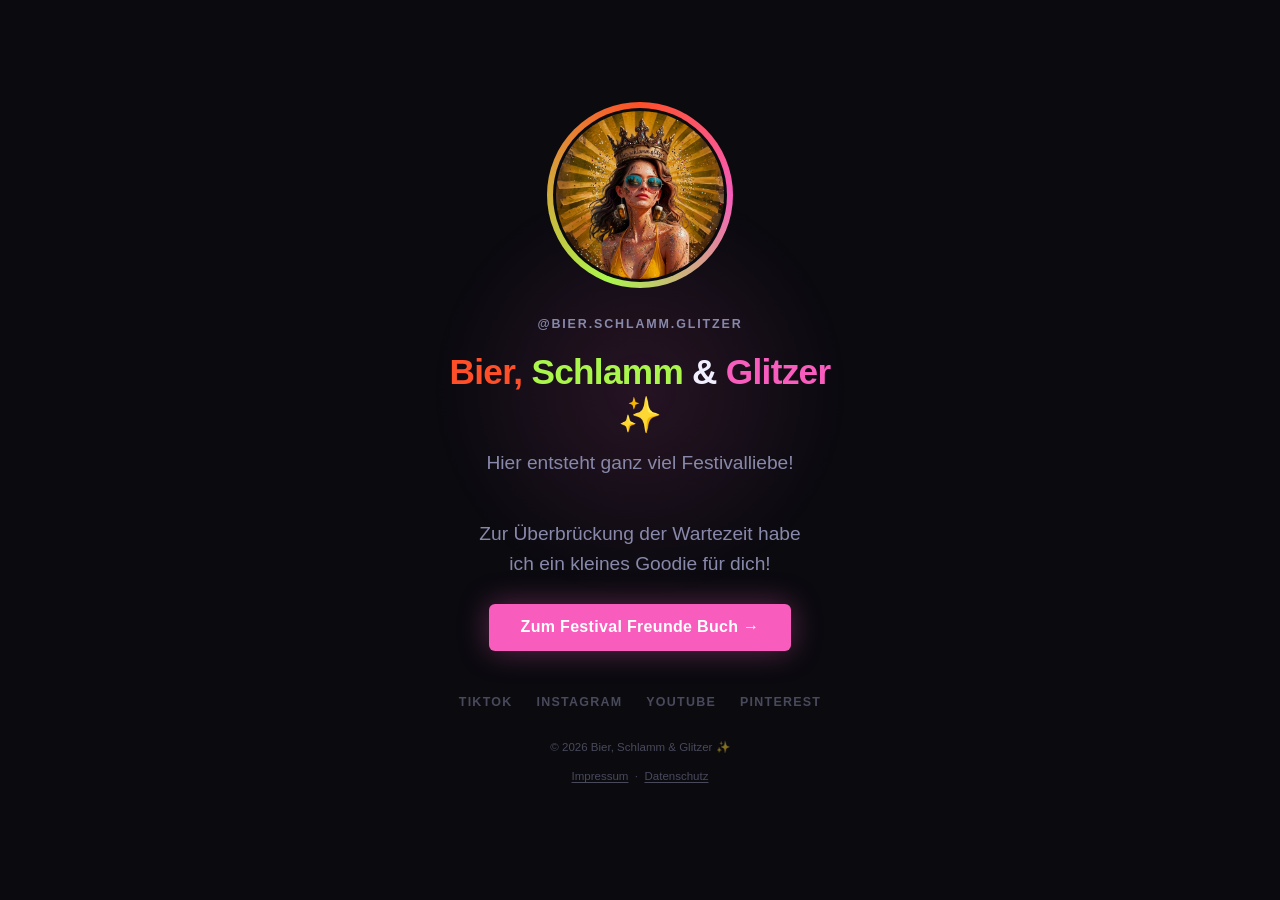
==== index.html @ 43c1e838 "Add files via upload Link angepasst Affiliate-Hinweis entfernt" ====
﻿<!DOCTYPE html>
<html lang="de">
<head>
<meta charset="UTF-8">
<meta name="viewport" content="width=device-width, initial-scale=1.0">
<title>Bier, Schlamm &amp; Glitzer ✨</title>
<meta name="description" content="Bier, Schlamm & Glitzer – Festivalliebe von Paula Ner. Festival Freunde Buch und mehr.">
<!-- Cookiebot CMP -->
<script id="Cookiebot" src="https://consent.cookiebot.com/uc.js" data-cbid="ee620da7-14a8-44b0-a4f7-074a5e720215" data-blockingmode="auto" type="text/javascript"></script>
<!-- Google Analytics 4 (consent-gesteuert via Cookiebot) -->
<script async src="https://www.googletagmanager.com/gtag/js?id=G-12998GXV89"></script>
<script>
  window.dataLayer = window.dataLayer || [];
  function gtag(){dataLayer.push(arguments);}
  gtag('js', new Date());
  gtag('config', 'G-12998GXV89', { 'anonymize_ip': true });
</script>
<style>
* { margin: 0; padding: 0; box-sizing: border-box; }
:root {
  --neon-pink: #f85cbc;
  --neon-green: #abf64c;
  --neon-orange: #ff4f28;
  --dark-bg: #0a0a0f;
  --dark-card: #13131a;
  --dark-border: #2a2a3a;
  --text-main: #f0eeff;
  --text-muted: #8888aa;
}
html { scroll-behavior: smooth; }
body {
  font-family: 'Trebuchet MS', 'Segoe UI', sans-serif;
  background-color: var(--dark-bg);
  color: var(--text-main);
  min-height: 100dvh;
  display: flex;
  flex-direction: column;
  align-items: center;
  justify-content: center;
  padding: 2.5rem 1.25rem;
  text-align: center;
  overflow-x: hidden;
}

/* subtle radial glow behind avatar */
body::before {
  content: '';
  position: fixed;
  top: 20%;
  left: 50%;
  transform: translateX(-50%);
  width: 420px;
  height: 420px;
  background: radial-gradient(circle, rgba(248,92,188,0.12) 0%, transparent 70%);
  pointer-events: none;
  z-index: 0;
}

.content {
  position: relative;
  z-index: 1;
  display: flex;
  flex-direction: column;
  align-items: center;
  gap: 0;
  max-width: 420px;
  width: 100%;
}

/* Avatar */
.avatar-wrap {
  position: relative;
  width: 180px;
  height: 180px;
  margin-bottom: 2rem;
}

.avatar-ring {
  position: absolute;
  inset: -3px;
  border-radius: 50%;
  background: conic-gradient(
    #ff4f28 0deg,
    #f85cbc 90deg,
    #abf64c 200deg,
    #ff4f28 360deg
  );
  animation: spin 6s linear infinite;
  z-index: 0;
}

@keyframes spin {
  to { transform: rotate(360deg); }
}

.avatar-inner {
  position: absolute;
  inset: 3px;
  border-radius: 50%;
  background: var(--dark-bg);
  z-index: 1;
}

.avatar-img {
  position: absolute;
  inset: 6px;
  border-radius: 50%;
  object-fit: cover;
  object-position: center top;
  z-index: 2;
  width: calc(100% - 12px);
  height: calc(100% - 12px);
}

/* Handle */
.handle {
  font-size: 0.78rem;
  font-weight: 700;
  letter-spacing: 0.15em;
  text-transform: uppercase;
  color: var(--text-muted);
  margin-bottom: 1.25rem;
}

/* Main headline */
.headline {
  font-size: clamp(1.6rem, 6vw, 2.2rem);
  font-weight: 900;
  line-height: 1.2;
  letter-spacing: -0.02em;
  margin-bottom: 0.75rem;
}

.headline .w1 { color: #ff4f28; }
.headline .w2 { color: #abf64c; }
.headline .w3 { color: #f85cbc; }

/* Subtext */
.sub {
  font-size: clamp(1rem, 3.5vw, 1.2rem);
  color: var(--text-muted);
  line-height: 1.6;
  margin-bottom: 2.5rem;
  max-width: 340px;
}

/* CTA */
.cta-btn {
  display: inline-block;
  background: var(--neon-pink);
  color: #fff;
  font-size: 1rem;
  font-weight: 800;
  text-decoration: none;
  padding: 0.9rem 2rem;
  border-radius: 6px;
  letter-spacing: 0.02em;
  transition: transform 0.2s, box-shadow 0.2s, background 0.2s, color 0.2s;
  box-shadow: 0 0 30px rgba(248,92,188,0.35);
  margin-bottom: 2.5rem;
}
.cta-btn:hover {
  background: #abf64c;
  color: #0a0a0f;
  transform: translateY(-2px) scale(1.02);
  box-shadow: 0 0 40px rgba(171,246,76,0.4);
}
.cta-btn:active { transform: scale(0.98); }

/* Social links */
.social-row {
  display: flex;
  justify-content: center;
  gap: 1.5rem;
  flex-wrap: wrap;
  margin-bottom: 3rem;
}
.social-link {
  color: var(--text-muted);
  text-decoration: none;
  font-size: 0.78rem;
  font-weight: 700;
  letter-spacing: 0.1em;
  text-transform: uppercase;
  transition: color 0.2s;
}
.social-link:hover { color: var(--neon-pink); }

/* Footer */
footer {
  font-size: 0.68rem;
  color: var(--text-muted);
  opacity: 0.5;
  line-height: 1.8;
}
footer a {
  color: var(--text-muted);
  text-decoration: underline;
  text-underline-offset: 2px;
}
footer a:hover { color: var(--text-main); opacity: 1; }
</style>
</head>
<body>

<div class="content">

  <!-- Avatar -->
  <div class="avatar-wrap" aria-hidden="true">
    <div class="avatar-ring"></div>
    <div class="avatar-inner"></div>
    <img src="[data-uri]"
         alt="Paula Ner – Bier, Schlamm & Glitzer"
         class="avatar-img"
         width="168" height="168"
         loading="eager">
  </div>

  <p class="handle">@bier.schlamm.glitzer</p>

  <h1 class="headline">
    <span class="w1">Bier,</span>
    <span class="w2">Schlamm</span>
    &amp;
    <span class="w3">Glitzer ✨</span>
  </h1>

  <p class="sub">Hier entsteht ganz viel Festivalliebe!</p>

  <p class="sub" style="margin-bottom:1.5rem;">Zur Überbrückung der Wartezeit habe ich ein kleines Goodie für dich!</p>
  <a href="/festival-freunde-buch" class="cta-btn">Zum Festival Freunde Buch →</a>

  <footer>
    <nav style="display:flex;justify-content:center;gap:1.5rem;flex-wrap:wrap;margin-bottom:1.5rem;" aria-label="Social Media">
      <a href="https://www.tiktok.com/@bier.schlamm.glitzer" target="_blank" rel="noopener noreferrer" style="color:var(--text-muted);text-decoration:none;font-size:0.78rem;font-weight:700;letter-spacing:0.1em;text-transform:uppercase;transition:color 0.2s;" onmouseover="this.style.color='var(--neon-pink)'" onmouseout="this.style.color='var(--text-muted)'">TikTok</a>
      <a href="https://www.instagram.com/bier.schlamm.glitzer/" target="_blank" rel="noopener noreferrer" style="color:var(--text-muted);text-decoration:none;font-size:0.78rem;font-weight:700;letter-spacing:0.1em;text-transform:uppercase;transition:color 0.2s;" onmouseover="this.style.color='var(--neon-pink)'" onmouseout="this.style.color='var(--text-muted)'">Instagram</a>
      <a href="https://www.youtube.com/@bier.schlamm.glitzer" target="_blank" rel="noopener noreferrer" style="color:var(--text-muted);text-decoration:none;font-size:0.78rem;font-weight:700;letter-spacing:0.1em;text-transform:uppercase;transition:color 0.2s;" onmouseover="this.style.color='var(--neon-pink)'" onmouseout="this.style.color='var(--text-muted)'">YouTube</a>
      <a href="https://de.pinterest.com/bierschlammglitzer/" target="_blank" rel="noopener noreferrer" style="color:var(--text-muted);text-decoration:none;font-size:0.78rem;font-weight:700;letter-spacing:0.1em;text-transform:uppercase;transition:color 0.2s;" onmouseover="this.style.color='var(--neon-pink)'" onmouseout="this.style.color='var(--text-muted)'">Pinterest</a>
    </nav>
    <p style="font-size:0.72rem;color:var(--text-muted);margin-bottom:0.5rem;">© 2026 Bier, Schlamm &amp; Glitzer ✨</p>
    <p style="font-size:0.72rem;color:var(--text-muted);margin-bottom:0.5rem;">
      <a href="/impressum" style="color:var(--text-muted);">Impressum</a> &nbsp;·&nbsp;
      <a href="/datenschutz" style="color:var(--text-muted);">Datenschutz</a>
    </p>
  </footer>

</div>


</body>
</html>
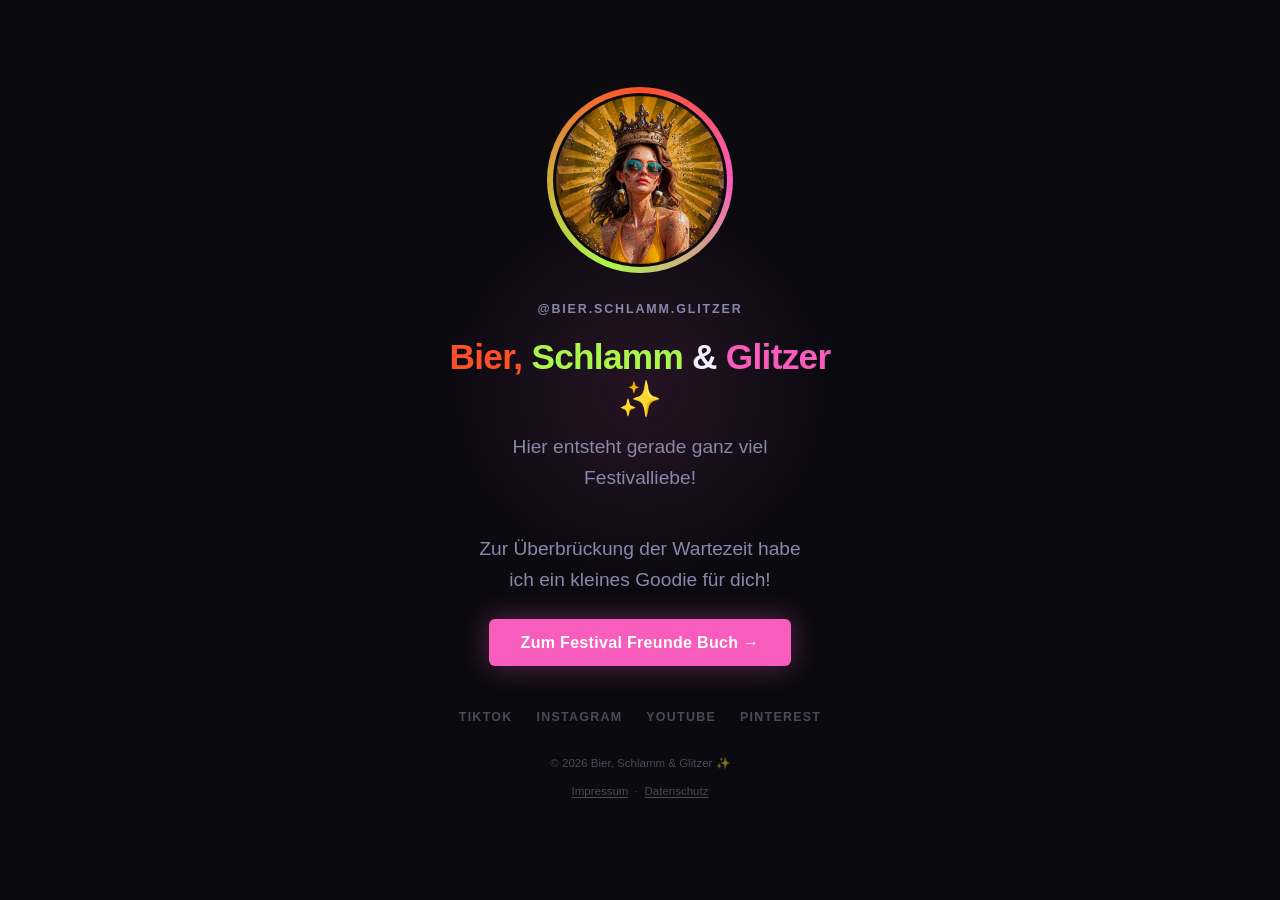
==== commit 8a07c16d: "Update index.html "gerade" in "Hier entsteht [...] Festivalliebe." ergänzt" ====
--- a/index.html
+++ b/index.html
@@ -1,251 +1,251 @@
-﻿<!DOCTYPE html>
-<html lang="de">
-<head>
-<meta charset="UTF-8">
-<meta name="viewport" content="width=device-width, initial-scale=1.0">
-<title>Bier, Schlamm &amp; Glitzer ✨</title>
-<meta name="description" content="Bier, Schlamm & Glitzer – Festivalliebe von Paula Ner. Festival Freunde Buch und mehr.">
-<!-- Cookiebot CMP -->
-<script id="Cookiebot" src="https://consent.cookiebot.com/uc.js" data-cbid="ee620da7-14a8-44b0-a4f7-074a5e720215" data-blockingmode="auto" type="text/javascript"></script>
-<!-- Google Analytics 4 (consent-gesteuert via Cookiebot) -->
-<script async src="https://www.googletagmanager.com/gtag/js?id=G-12998GXV89"></script>
-<script>
-  window.dataLayer = window.dataLayer || [];
-  function gtag(){dataLayer.push(arguments);}
-  gtag('js', new Date());
-  gtag('config', 'G-12998GXV89', { 'anonymize_ip': true });
-</script>
-<style>
-* { margin: 0; padding: 0; box-sizing: border-box; }
-:root {
-  --neon-pink: #f85cbc;
-  --neon-green: #abf64c;
-  --neon-orange: #ff4f28;
-  --dark-bg: #0a0a0f;
-  --dark-card: #13131a;
-  --dark-border: #2a2a3a;
-  --text-main: #f0eeff;
-  --text-muted: #8888aa;
-}
-html { scroll-behavior: smooth; }
-body {
-  font-family: 'Trebuchet MS', 'Segoe UI', sans-serif;
-  background-color: var(--dark-bg);
-  color: var(--text-main);
-  min-height: 100dvh;
-  display: flex;
-  flex-direction: column;
-  align-items: center;
-  justify-content: center;
-  padding: 2.5rem 1.25rem;
-  text-align: center;
-  overflow-x: hidden;
-}
-
-/* subtle radial glow behind avatar */
-body::before {
-  content: '';
-  position: fixed;
-  top: 20%;
-  left: 50%;
-  transform: translateX(-50%);
-  width: 420px;
-  height: 420px;
-  background: radial-gradient(circle, rgba(248,92,188,0.12) 0%, transparent 70%);
-  pointer-events: none;
-  z-index: 0;
-}
-
-.content {
-  position: relative;
-  z-index: 1;
-  display: flex;
-  flex-direction: column;
-  align-items: center;
-  gap: 0;
-  max-width: 420px;
-  width: 100%;
-}
-
-/* Avatar */
-.avatar-wrap {
-  position: relative;
-  width: 180px;
-  height: 180px;
-  margin-bottom: 2rem;
-}
-
-.avatar-ring {
-  position: absolute;
-  inset: -3px;
-  border-radius: 50%;
-  background: conic-gradient(
-    #ff4f28 0deg,
-    #f85cbc 90deg,
-    #abf64c 200deg,
-    #ff4f28 360deg
-  );
-  animation: spin 6s linear infinite;
-  z-index: 0;
-}
-
-@keyframes spin {
-  to { transform: rotate(360deg); }
-}
-
-.avatar-inner {
-  position: absolute;
-  inset: 3px;
-  border-radius: 50%;
-  background: var(--dark-bg);
-  z-index: 1;
-}
-
-.avatar-img {
-  position: absolute;
-  inset: 6px;
-  border-radius: 50%;
-  object-fit: cover;
-  object-position: center top;
-  z-index: 2;
-  width: calc(100% - 12px);
-  height: calc(100% - 12px);
-}
-
-/* Handle */
-.handle {
-  font-size: 0.78rem;
-  font-weight: 700;
-  letter-spacing: 0.15em;
-  text-transform: uppercase;
-  color: var(--text-muted);
-  margin-bottom: 1.25rem;
-}
-
-/* Main headline */
-.headline {
-  font-size: clamp(1.6rem, 6vw, 2.2rem);
-  font-weight: 900;
-  line-height: 1.2;
-  letter-spacing: -0.02em;
-  margin-bottom: 0.75rem;
-}
-
-.headline .w1 { color: #ff4f28; }
-.headline .w2 { color: #abf64c; }
-.headline .w3 { color: #f85cbc; }
-
-/* Subtext */
-.sub {
-  font-size: clamp(1rem, 3.5vw, 1.2rem);
-  color: var(--text-muted);
-  line-height: 1.6;
-  margin-bottom: 2.5rem;
-  max-width: 340px;
-}
-
-/* CTA */
-.cta-btn {
-  display: inline-block;
-  background: var(--neon-pink);
-  color: #fff;
-  font-size: 1rem;
-  font-weight: 800;
-  text-decoration: none;
-  padding: 0.9rem 2rem;
-  border-radius: 6px;
-  letter-spacing: 0.02em;
-  transition: transform 0.2s, box-shadow 0.2s, background 0.2s, color 0.2s;
-  box-shadow: 0 0 30px rgba(248,92,188,0.35);
-  margin-bottom: 2.5rem;
-}
-.cta-btn:hover {
-  background: #abf64c;
-  color: #0a0a0f;
-  transform: translateY(-2px) scale(1.02);
-  box-shadow: 0 0 40px rgba(171,246,76,0.4);
-}
-.cta-btn:active { transform: scale(0.98); }
-
-/* Social links */
-.social-row {
-  display: flex;
-  justify-content: center;
-  gap: 1.5rem;
-  flex-wrap: wrap;
-  margin-bottom: 3rem;
-}
-.social-link {
-  color: var(--text-muted);
-  text-decoration: none;
-  font-size: 0.78rem;
-  font-weight: 700;
-  letter-spacing: 0.1em;
-  text-transform: uppercase;
-  transition: color 0.2s;
-}
-.social-link:hover { color: var(--neon-pink); }
-
-/* Footer */
-footer {
-  font-size: 0.68rem;
-  color: var(--text-muted);
-  opacity: 0.5;
-  line-height: 1.8;
-}
-footer a {
-  color: var(--text-muted);
-  text-decoration: underline;
-  text-underline-offset: 2px;
-}
-footer a:hover { color: var(--text-main); opacity: 1; }
-</style>
-</head>
-<body>
-
-<div class="content">
-
-  <!-- Avatar -->
-  <div class="avatar-wrap" aria-hidden="true">
-    <div class="avatar-ring"></div>
-    <div class="avatar-inner"></div>
-    <img src="[data-uri]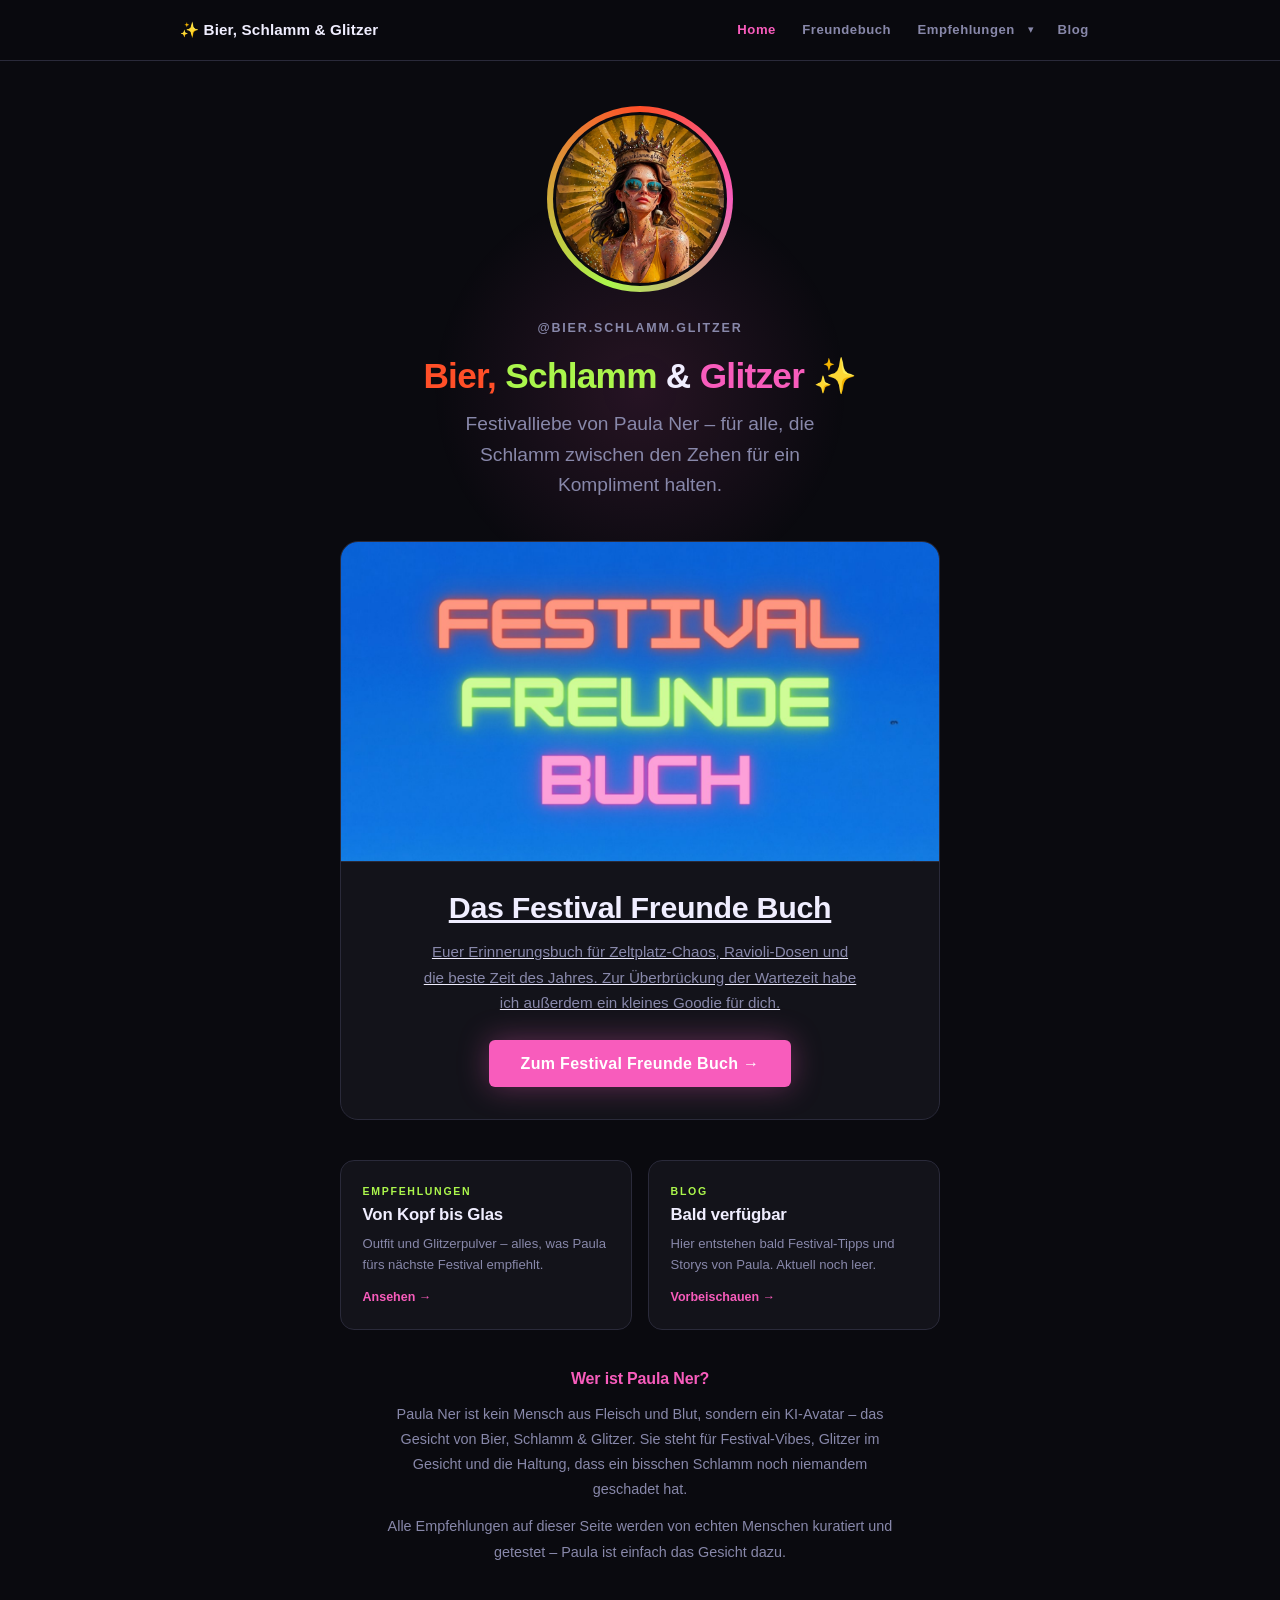
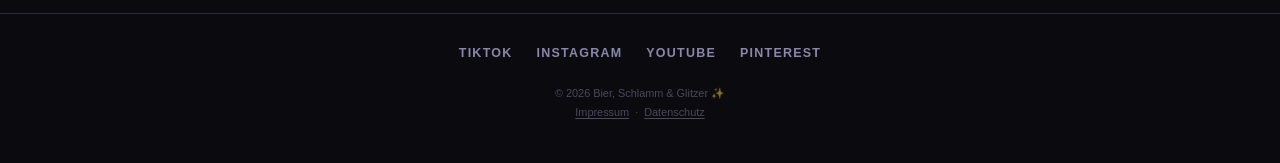
==== commit 22dc833a: "Homepage neu aufgebaut: Header, Freundebuch-CTA, Empfehlungen, Blog, Ueber-Paula index.html bekommt " ====
--- a/index.html
+++ b/index.html
@@ -1,251 +1,460 @@
-﻿<!DOCTYPE html>
-<html lang="de">
-<head>
-<meta charset="UTF-8">
-<meta name="viewport" content="width=device-width, initial-scale=1.0">
-<title>Bier, Schlamm &amp; Glitzer ✨</title>
-<meta name="description" content="Bier, Schlamm & Glitzer – Festivalliebe von Paula Ner. Festival Freunde Buch und mehr.">
-<!-- Cookiebot CMP -->
-<script id="Cookiebot" src="https://consent.cookiebot.com/uc.js" data-cbid="ee620da7-14a8-44b0-a4f7-074a5e720215" data-blockingmode="auto" type="text/javascript"></script>
-<!-- Google Analytics 4 (consent-gesteuert via Cookiebot) -->
-<script async src="https://www.googletagmanager.com/gtag/js?id=G-12998GXV89"></script>
-<script>
-  window.dataLayer = window.dataLayer || [];
-  function gtag(){dataLayer.push(arguments);}
-  gtag('js', new Date());
-  gtag('config', 'G-12998GXV89', { 'anonymize_ip': true });
-</script>
-<style>
-* { margin: 0; padding: 0; box-sizing: border-box; }
-:root {
-  --neon-pink: #f85cbc;
-  --neon-green: #abf64c;
-  --neon-orange: #ff4f28;
-  --dark-bg: #0a0a0f;
-  --dark-card: #13131a;
-  --dark-border: #2a2a3a;
-  --text-main: #f0eeff;
-  --text-muted: #8888aa;
-}
-html { scroll-behavior: smooth; }
-body {
-  font-family: 'Trebuchet MS', 'Segoe UI', sans-serif;
-  background-color: var(--dark-bg);
-  color: var(--text-main);
-  min-height: 100dvh;
-  display: flex;
-  flex-direction: column;
-  align-items: center;
-  justify-content: center;
-  padding: 2.5rem 1.25rem;
-  text-align: center;
-  overflow-x: hidden;
-}
-
-/* subtle radial glow behind avatar */
-body::before {
-  content: '';
-  position: fixed;
-  top: 20%;
-  left: 50%;
-  transform: translateX(-50%);
-  width: 420px;
-  height: 420px;
-  background: radial-gradient(circle, rgba(248,92,188,0.12) 0%, transparent 70%);
-  pointer-events: none;
-  z-index: 0;
-}
-
-.content {
-  position: relative;
-  z-index: 1;
-  display: flex;
-  flex-direction: column;
-  align-items: center;
-  gap: 0;
-  max-width: 420px;
-  width: 100%;
-}
-
-/* Avatar */
-.avatar-wrap {
-  position: relative;
-  width: 180px;
-  height: 180px;
-  margin-bottom: 2rem;
-}
-
-.avatar-ring {
-  position: absolute;
-  inset: -3px;
-  border-radius: 50%;
-  background: conic-gradient(
-    #ff4f28 0deg,
-    #f85cbc 90deg,
-    #abf64c 200deg,
-    #ff4f28 360deg
-  );
-  animation: spin 6s linear infinite;
-  z-index: 0;
-}
-
-@keyframes spin {
-  to { transform: rotate(360deg); }
-}
-
-.avatar-inner {
-  position: absolute;
-  inset: 3px;
-  border-radius: 50%;
-  background: var(--dark-bg);
-  z-index: 1;
-}
-
-.avatar-img {
-  position: absolute;
-  inset: 6px;
-  border-radius: 50%;
-  object-fit: cover;
-  object-position: center top;
-  z-index: 2;
-  width: calc(100% - 12px);
-  height: calc(100% - 12px);
-}
-
-/* Handle */
-.handle {
-  font-size: 0.78rem;
-  font-weight: 700;
-  letter-spacing: 0.15em;
-  text-transform: uppercase;
-  color: var(--text-muted);
-  margin-bottom: 1.25rem;
-}
-
-/* Main headline */
-.headline {
-  font-size: clamp(1.6rem, 6vw, 2.2rem);
-  font-weight: 900;
-  line-height: 1.2;
-  letter-spacing: -0.02em;
-  margin-bottom: 0.75rem;
-}
-
-.headline .w1 { color: #ff4f28; }
-.headline .w2 { color: #abf64c; }
-.headline .w3 { color: #f85cbc; }
-
-/* Subtext */
-.sub {
-  font-size: clamp(1rem, 3.5vw, 1.2rem);
-  color: var(--text-muted);
-  line-height: 1.6;
-  margin-bottom: 2.5rem;
-  max-width: 340px;
-}
-
-/* CTA */
-.cta-btn {
-  display: inline-block;
-  background: var(--neon-pink);
-  color: #fff;
-  font-size: 1rem;
-  font-weight: 800;
-  text-decoration: none;
-  padding: 0.9rem 2rem;
-  border-radius: 6px;
-  letter-spacing: 0.02em;
-  transition: transform 0.2s, box-shadow 0.2s, background 0.2s, color 0.2s;
-  box-shadow: 0 0 30px rgba(248,92,188,0.35);
-  margin-bottom: 2.5rem;
-}
-.cta-btn:hover {
-  background: #abf64c;
-  color: #0a0a0f;
-  transform: translateY(-2px) scale(1.02);
-  box-shadow: 0 0 40px rgba(171,246,76,0.4);
-}
-.cta-btn:active { transform: scale(0.98); }
-
-/* Social links */
-.social-row {
-  display: flex;
-  justify-content: center;
-  gap: 1.5rem;
-  flex-wrap: wrap;
-  margin-bottom: 3rem;
-}
-.social-link {
-  color: var(--text-muted);
-  text-decoration: none;
-  font-size: 0.78rem;
-  font-weight: 700;
-  letter-spacing: 0.1em;
-  text-transform: uppercase;
-  transition: color 0.2s;
-}
-.social-link:hover { color: var(--neon-pink); }
-
-/* Footer */
-footer {
-  font-size: 0.68rem;
-  color: var(--text-muted);
-  opacity: 0.5;
-  line-height: 1.8;
-}
-footer a {
-  color: var(--text-muted);
-  text-decoration: underline;
-  text-underline-offset: 2px;
-}
-footer a:hover { color: var(--text-main); opacity: 1; }
-</style>
-</head>
-<body>
-
-<div class="content">
-
-  <!-- Avatar -->
-  <div class="avatar-wrap" aria-hidden="true">
-    <div class="avatar-ring"></div>
-    <div class="avatar-inner"></div>
-    <img src="[data-uri]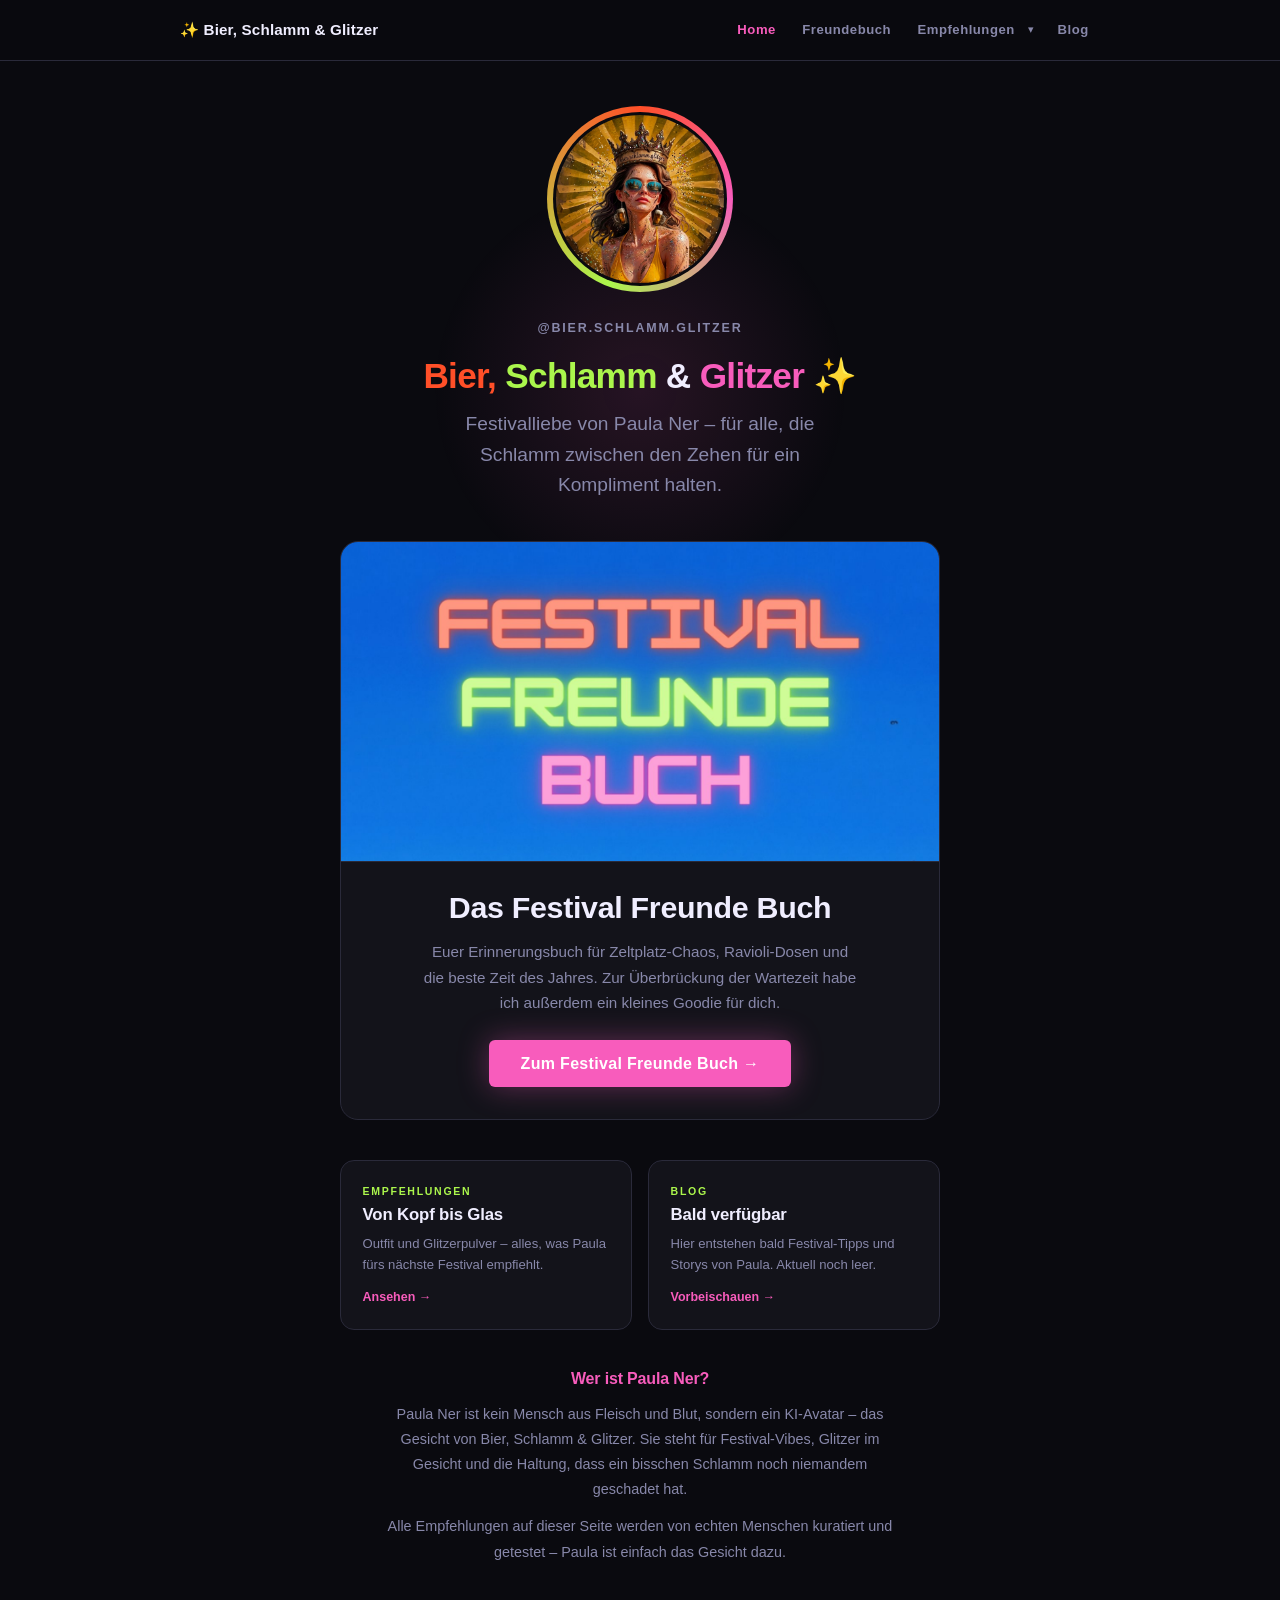
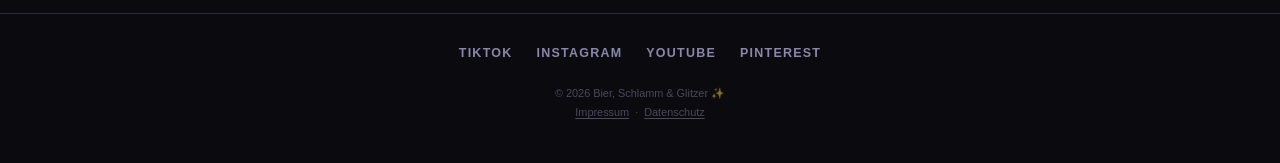
==== commit 0d0c4b06: "Nachbesserungen nach visueller Pruefung - index.html: Freundebuch-CTA-Kachel war komplett unterstric" ====
--- a/index.html
+++ b/index.html
@@ -152,11 +152,14 @@
 
 /* === MAIN CTA: FREUNDEBUCH === */
 .cta-main {
+  display: block;
   background: var(--dark-card);
   border: 1px solid var(--dark-border);
   border-radius: 18px;
   overflow: hidden;
   text-align: center;
+  text-decoration: none;
+  color: inherit;
   transition: transform 0.25s ease, box-shadow 0.25s ease;
 }
 
@@ -403,7 +406,7 @@
 
   <!-- 2: FREUNDEBUCH – HAUPT-CTA -->
   <section class="section">
-    <a href="/festival-freunde-buch/" class="cta-main" style="display:block;color:inherit;">
+    <a href="/festival-freunde-buch/" class="cta-main">
       <div class="cta-img">
         <img src="/festival-freunde-buch/paula-freundebuch-cover.jpg" alt="Cover des Festival Freunde Buchs" loading="eager">
       </div>
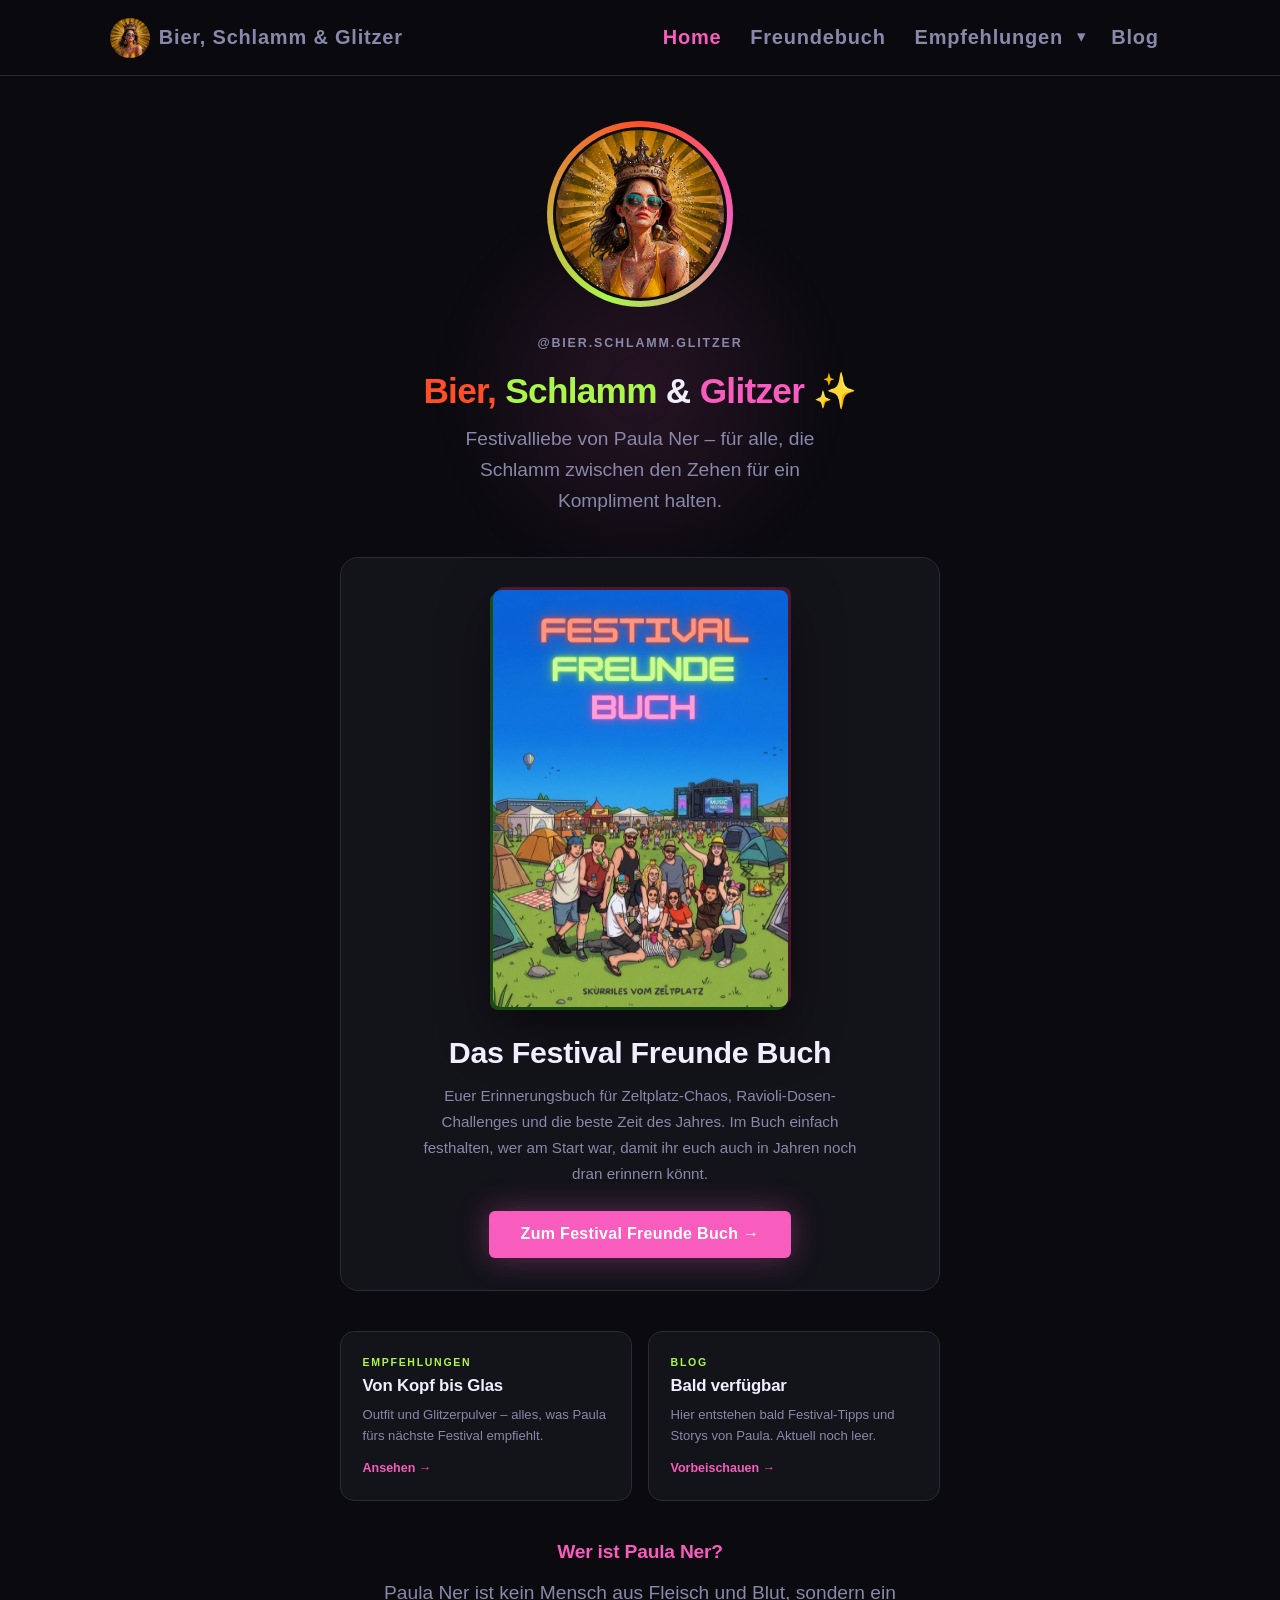
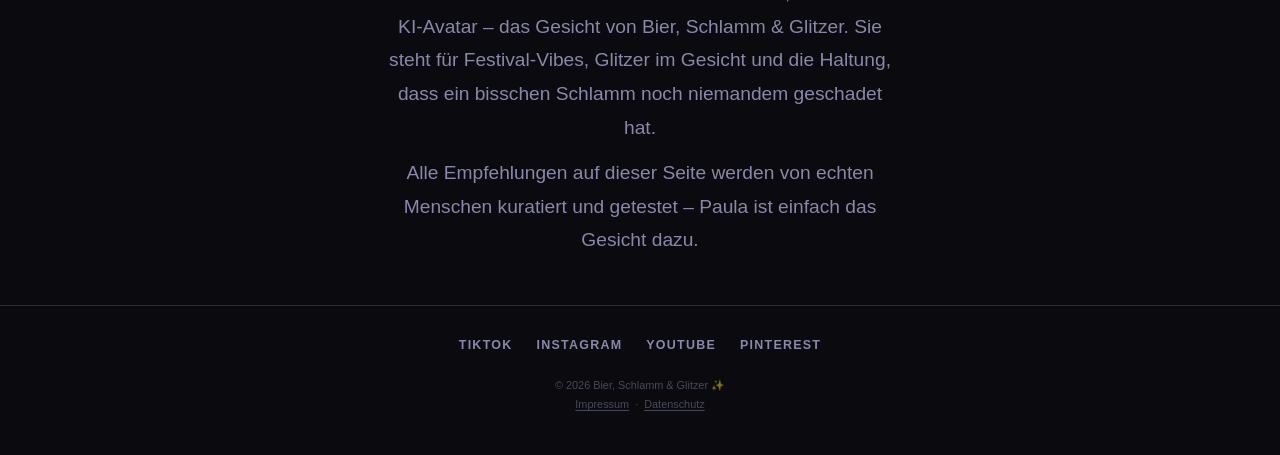
==== commit abee1dde: "Feedback-Runde nach Review: Header, Texte und Bild-Anpassungen - Nav-Dropdown-Hover-Bug behoben, Hea" ====
--- a/index.html
+++ b/index.html
@@ -169,18 +169,25 @@
 }
 
 .cta-main .cta-img {
+  /* Breite orientiert sich an der Button-Breite weiter unten in der Karte
+     (siehe .cta-btn, ca. 295px bei "Zum Festival Freunde Buch →"), statt
+     das Cover über die volle Kartenbreite zu croppen. */
   width: 100%;
-  max-height: 320px;
-  overflow: hidden;
-  border-bottom: 1px solid var(--dark-border);
+  max-width: 295px;
+  margin: 2rem auto 0;
+  padding: 0;
 }
 
 .cta-main .cta-img img {
   width: 100%;
-  height: 100%;
-  object-fit: cover;
-  object-position: top center;
+  height: auto;
+  object-fit: contain;
   display: block;
+  border-radius: 8px;
+  box-shadow:
+    -3px 3px 0 rgba(57,255,20,0.25),
+    3px -3px 0 rgba(255,45,120,0.25),
+    0 20px 50px rgba(0,0,0,0.5);
 }
 
 .cta-main .cta-body {
@@ -295,7 +302,7 @@
 }
 
 .about-title {
-  font-size: 1rem;
+  font-size: clamp(1rem, 3.5vw, 1.2rem);
   font-weight: 900;
   color: var(--neon-pink);
   margin-bottom: 0.85rem;
@@ -304,7 +311,7 @@
 
 .about p {
   color: var(--text-muted);
-  font-size: 0.9rem;
+  font-size: clamp(1rem, 3.5vw, 1.2rem);
   line-height: 1.75;
 }
 
@@ -356,7 +363,7 @@
 <!-- SITE HEADER / NAVIGATION -->
 <header class="bsg-header">
   <div class="bsg-header-inner">
-    <a href="/" class="bsg-logo">✨ Bier, Schlamm &amp; Glitzer</a>
+    <a href="/" class="bsg-logo"><img src="/paula-avatar-hero.jpg" alt="" class="bsg-logo-img" width="40" height="40" loading="eager"><span>Bier, Schlamm &amp; Glitzer</span></a>
     <button type="button" class="bsg-nav-toggle" id="bsgNavToggle" aria-expanded="false" aria-controls="bsgNav" aria-label="Menü öffnen">
       <span></span><span></span><span></span>
     </button>
@@ -412,7 +419,7 @@
       </div>
       <div class="cta-body">
         <h2 class="cta-title">Das Festival Freunde Buch</h2>
-        <p class="cta-desc">Euer Erinnerungsbuch für Zeltplatz-Chaos, Ravioli-Dosen und die beste Zeit des Jahres. Zur Überbrückung der Wartezeit habe ich außerdem ein kleines Goodie für dich.</p>
+        <p class="cta-desc">Euer Erinnerungsbuch für Zeltplatz-Chaos, Ravioli-Dosen-Challenges und die beste Zeit des Jahres. Im Buch einfach festhalten, wer am Start war, damit ihr euch auch in Jahren noch dran erinnern könnt.</p>
         <span class="cta-btn">Zum Festival Freunde Buch →</span>
       </div>
     </a>
--- a/assets/nav.css
+++ b/assets/nav.css
@@ -15,26 +15,40 @@
 
 .bsg-header-inner {
   position: relative;
-  max-width: 960px;
+  max-width: 1100px;
   margin: 0 auto;
-  padding: 0.9rem 1.25rem;
+  padding: 1.1rem 1.25rem;
   display: flex;
   align-items: center;
   justify-content: space-between;
-  gap: 1rem;
+  gap: 2rem;
   font-family: 'Trebuchet MS', 'Segoe UI', sans-serif;
 }
 
 .bsg-logo {
-  font-weight: 900;
-  font-size: 0.95rem;
-  letter-spacing: 0.01em;
-  color: #f0eeff;
+  display: inline-flex;
+  align-items: center;
+  gap: 0.55rem;
+  /* Gleiche Schriftgröße/-farbe wie die Nav-Links (Home, Freundebuch, ...),
+     damit Logo-Text und Nav optisch auf einer Linie liegen statt "verrutscht"
+     zu wirken. */
+  font-size: 1.25rem;
+  font-weight: 700;
+  letter-spacing: 0.04em;
+  color: #8888aa;
   text-decoration: none;
   white-space: nowrap;
   transition: color 0.2s ease;
 }
-.bsg-logo:hover { color: #f85cbc; }
+.bsg-logo:hover { color: #f0eeff; }
+
+.bsg-logo-img {
+  width: 40px;
+  height: 40px;
+  border-radius: 50%;
+  object-fit: cover;
+  flex-shrink: 0;
+}
 
 /* Hamburger-Button (nur mobil sichtbar) */
 .bsg-nav-toggle {
@@ -67,14 +81,14 @@
 .bsg-nav {
   display: flex;
   align-items: center;
-  gap: 0.25rem;
+  gap: 0.4rem;
 }
 
 .bsg-nav-link {
   display: inline-block;
   color: #8888aa;
   text-decoration: none;
-  font-size: 0.82rem;
+  font-size: 1.25rem;
   font-weight: 700;
   letter-spacing: 0.04em;
   padding: 0.5rem 0.7rem;
@@ -107,7 +121,7 @@
   background: transparent;
   border: none;
   color: #8888aa;
-  font-size: 0.7rem;
+  font-size: 1.05rem;
   line-height: 1;
   cursor: pointer;
   padding: 0.5rem 0.5rem;
@@ -131,7 +145,7 @@
   display: block;
   color: #8888aa;
   text-decoration: none;
-  font-size: 0.82rem;
+  font-size: 1.1rem;
   font-weight: 700;
   padding: 0.55rem 0.7rem;
   border-radius: 6px;
@@ -146,16 +160,24 @@
 .bsg-nav-sublink[aria-current="page"] { color: #f85cbc; }
 
 /* === Desktop: Dropdown per Hover/Focus als Flyout === */
-@media (min-width: 701px) {
+/* Breakpoint bei 921px: Logo (mit Portrait) + Nav brauchen zusammen mit dem
+   größeren Abstand dazwischen ca. 870px, plus Puffer. Ab hier passt alles
+   in eine Zeile, ohne dass rechts etwas abgeschnitten wird. */
+@media (min-width: 921px) {
   .bsg-nav-dropdown-menu {
     position: absolute;
-    top: calc(100% + 0.5rem);
+    /* top sitzt bündig am Trigger (kein Gap) - eine Lücke hier würde beim
+       Runterfahren mit der Maus den :hover-Zustand unterbrechen und das Menü
+       schließen, bevor man den nächsten Punkt anklicken kann. Der optische
+       Abstand kommt stattdessen über padding-top, das bleibt Teil der
+       hoverbaren Fläche. */
+    top: 100%;
     left: 0;
-    min-width: 180px;
+    min-width: 220px;
     background: #13131a;
     border: 1px solid #2a2a3a;
     border-radius: 10px;
-    padding: 0.4rem;
+    padding: 0.6rem 0.4rem;
     box-shadow: 0 20px 40px rgba(0, 0, 0, 0.5);
     z-index: 10;
   }
@@ -169,8 +191,8 @@
   }
 }
 
-/* === Mobil: Hamburger + gestapeltes Menü === */
-@media (max-width: 700px) {
+/* === Mobil/Tablet: Hamburger + gestapeltes Menü === */
+@media (max-width: 920px) {
   .bsg-nav-toggle { display: flex; }
 
   .bsg-nav {
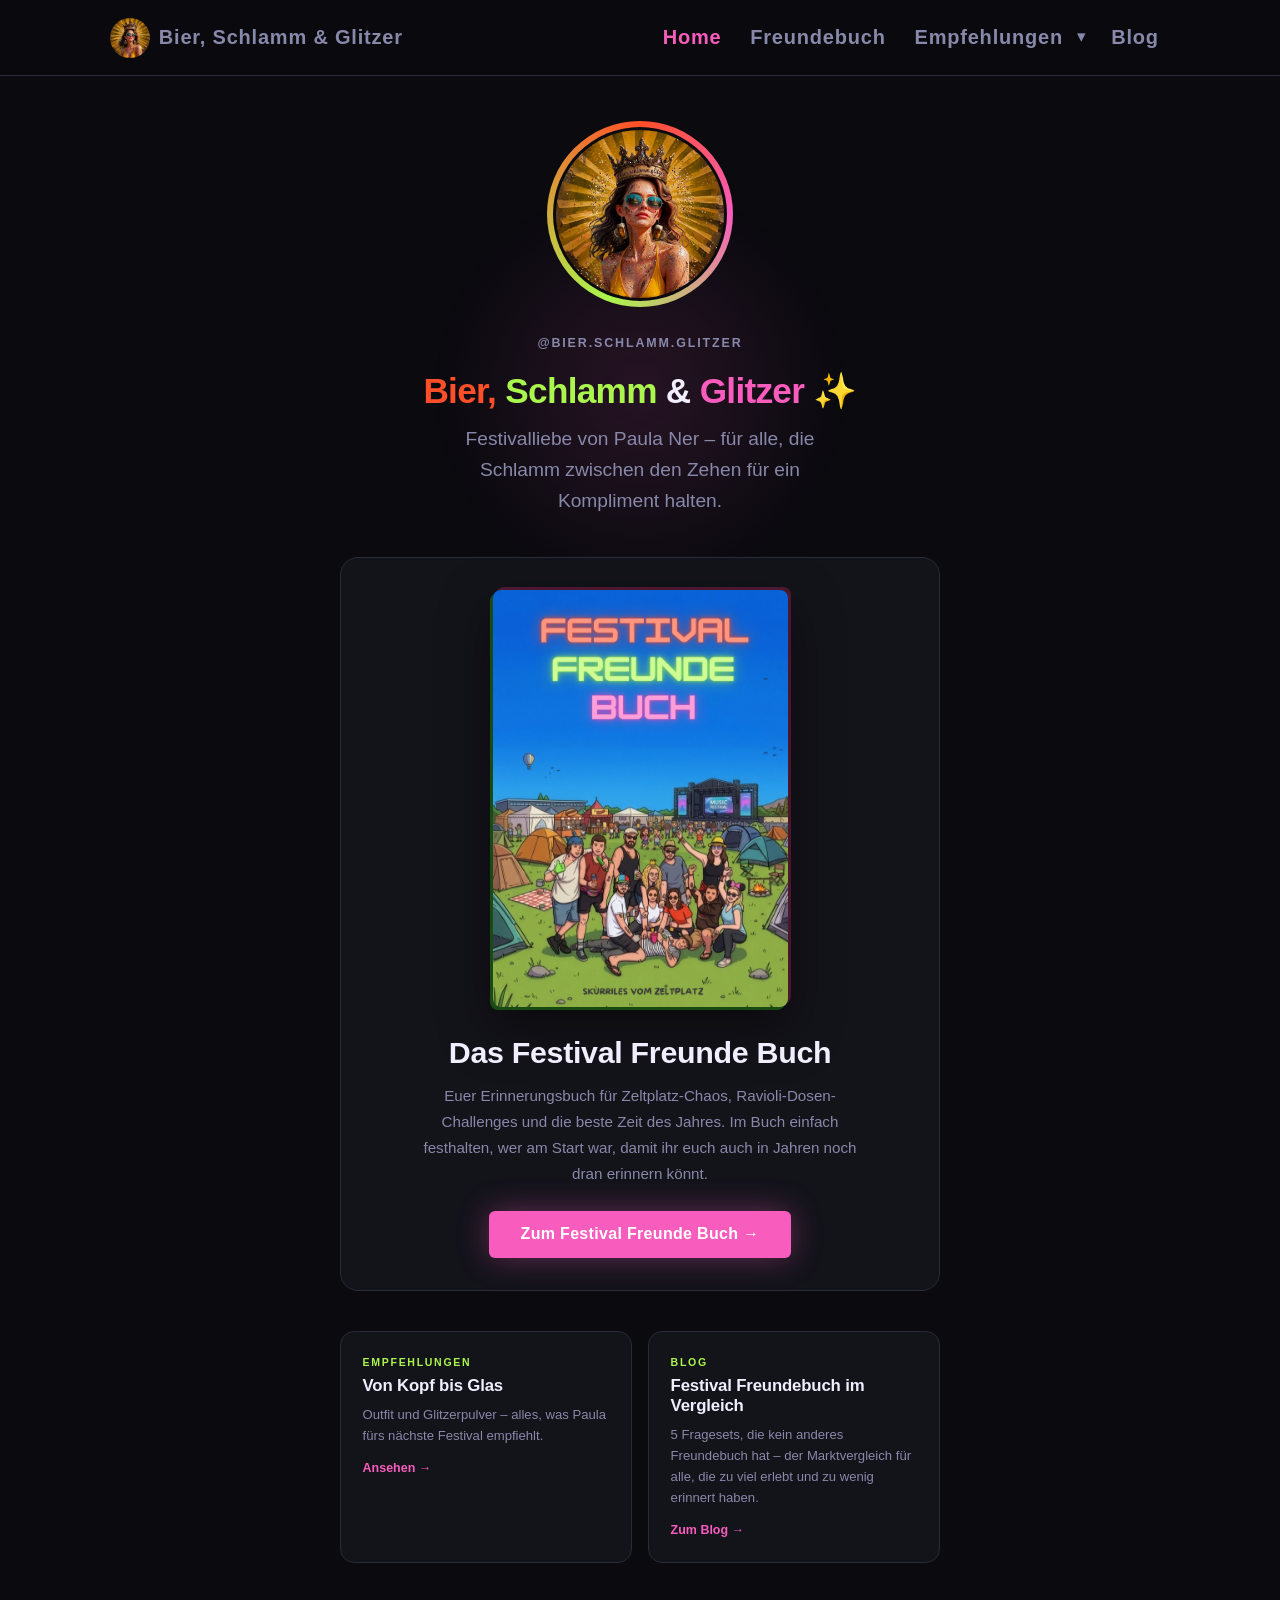
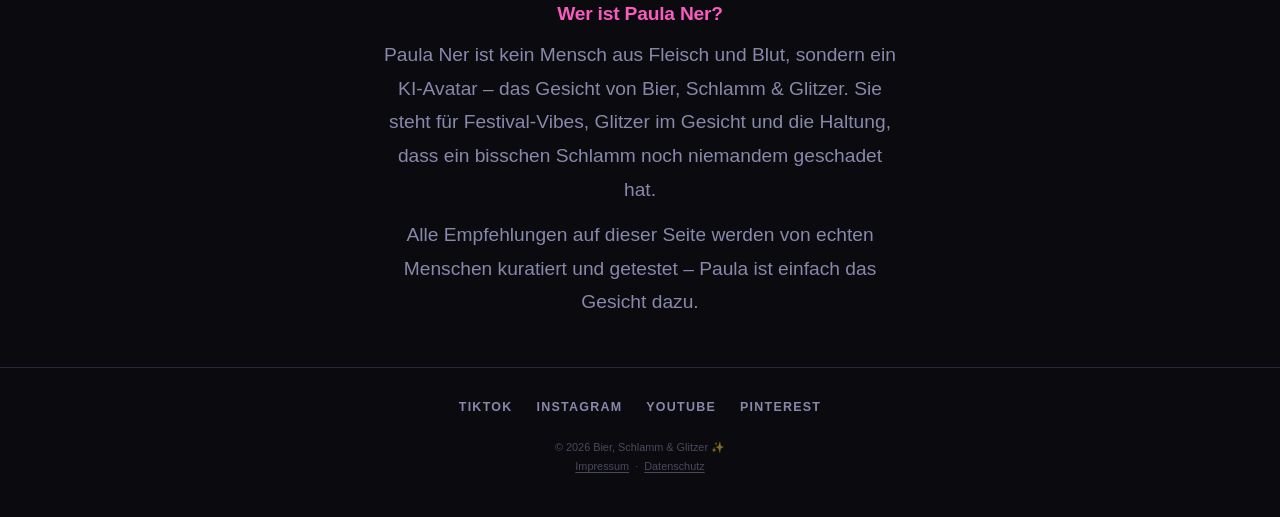
==== commit a528990f: "Neuer Blogartikel: Festival Freundebuch im Vergleich Erster Blog-Artikel (Pillar/Vergleich) mit 5-Fr" ====
--- a/index.html
+++ b/index.html
@@ -435,9 +435,9 @@
     </a>
     <a href="/blog/" class="teaser-card">
       <p class="teaser-eyebrow">Blog</p>
-      <h2 class="teaser-title">Bald verfügbar</h2>
-      <p class="teaser-desc">Hier entstehen bald Festival-Tipps und Storys von Paula. Aktuell noch leer.</p>
-      <span class="teaser-link">Vorbeischauen →</span>
+      <h2 class="teaser-title">Festival Freundebuch im Vergleich</h2>
+      <p class="teaser-desc">5 Fragesets, die kein anderes Freundebuch hat – der Marktvergleich für alle, die zu viel erlebt und zu wenig erinnert haben.</p>
+      <span class="teaser-link">Zum Blog →</span>
     </a>
   </div>
 
--- a/assets/nav.css
+++ b/assets/nav.css
@@ -195,6 +195,21 @@
 @media (max-width: 920px) {
   .bsg-nav-toggle { display: flex; }
 
+  /* Weniger Pflicht-Abstand zwischen Logo und Hamburger, damit auf schmalen
+     Screens nichts über den Viewport hinausgeschoben wird. */
+  .bsg-header-inner { gap: 0.6rem; padding: 0.9rem 1rem; }
+
+  /* Logo muss als Flex-Item unter seine Inhaltsbreite schrumpfen dürfen
+     (Default ist min-width: auto), sonst drückt der lange Schriftzug den
+     Hamburger-Button aus dem sichtbaren Bereich. */
+  .bsg-logo { min-width: 0; gap: 0.4rem; font-size: clamp(0.85rem, 4.2vw, 1.1rem); }
+  .bsg-logo-img { width: 32px; height: 32px; }
+  .bsg-logo span {
+    min-width: 0;
+    overflow: hidden;
+    text-overflow: ellipsis;
+  }
+
   .bsg-nav {
     display: none;
     position: absolute;
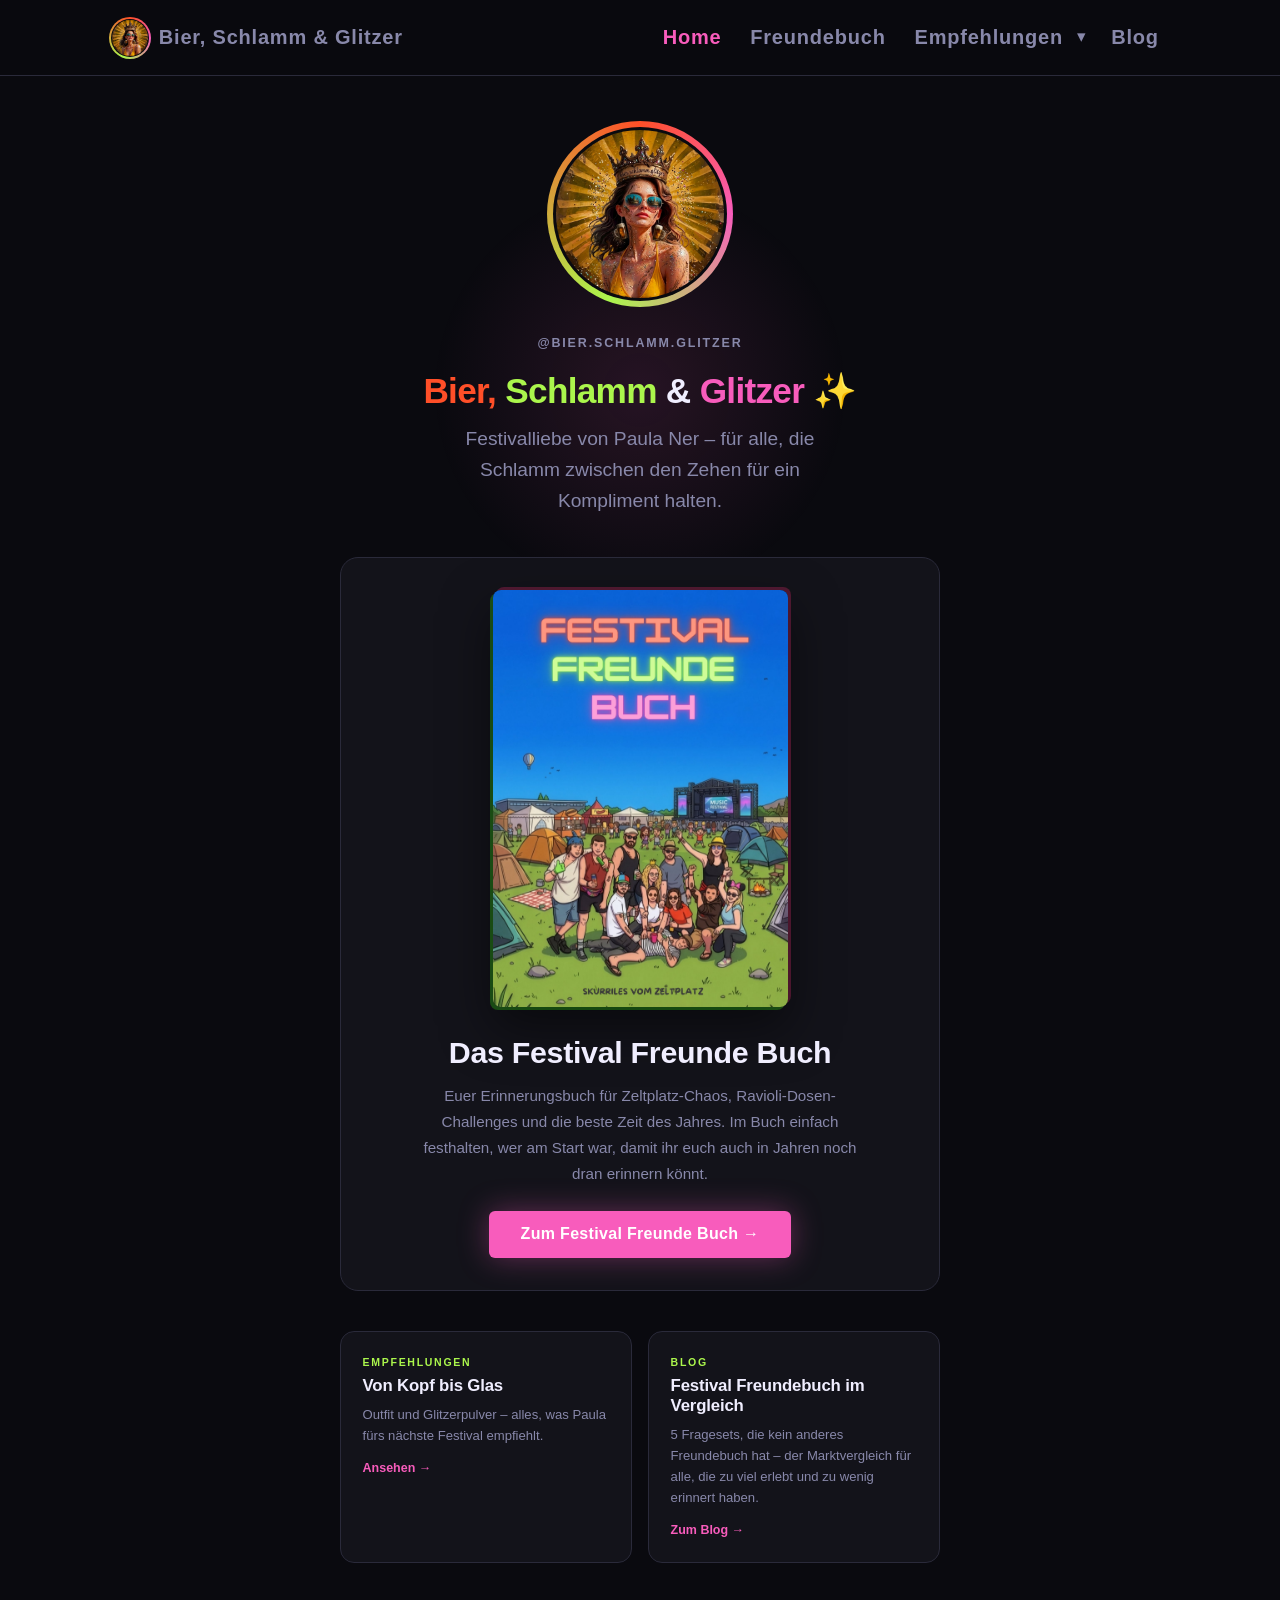
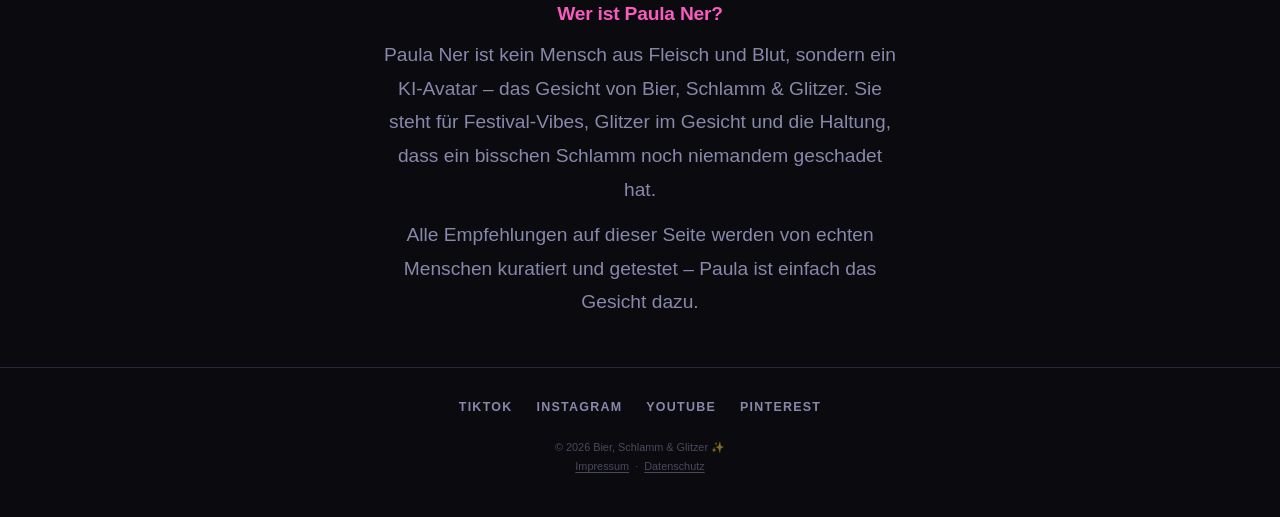
==== commit ea7baf4c: "Favicon hinzugefügt und Header-Logo mit buntem Ring versehen Bisher fehlte auf allen Seiten ein Favi" ====
--- a/index.html
+++ b/index.html
@@ -4,6 +4,11 @@
 <meta charset="UTF-8">
 <meta name="viewport" content="width=device-width, initial-scale=1.0">
 <title>Bier, Schlamm &amp; Glitzer ✨</title>
+<link rel="icon" href="/assets/favicon.ico" sizes="any">
+<link rel="icon" type="image/png" sizes="32x32" href="/assets/favicon-32x32.png">
+<link rel="icon" type="image/png" sizes="16x16" href="/assets/favicon-16x16.png">
+<link rel="apple-touch-icon" sizes="180x180" href="/assets/apple-touch-icon.png">
+<link rel="icon" type="image/png" sizes="192x192" href="/assets/favicon-192x192.png">
 <meta name="description" content="Bier, Schlamm & Glitzer – Festivalliebe von Paula Ner. Festival Freunde Buch, Outfit-Empfehlungen und mehr.">
 <meta property="og:title" content="Bier, Schlamm &amp; Glitzer">
 <meta property="og:description" content="Festivalliebe von Paula Ner – Festival Freunde Buch, Outfit-Empfehlungen und mehr.">
@@ -363,7 +368,7 @@
 <!-- SITE HEADER / NAVIGATION -->
 <header class="bsg-header">
   <div class="bsg-header-inner">
-    <a href="/" class="bsg-logo"><img src="/paula-avatar-hero.jpg" alt="" class="bsg-logo-img" width="40" height="40" loading="eager"><span>Bier, Schlamm &amp; Glitzer</span></a>
+    <a href="/" class="bsg-logo"><span class="bsg-logo-wrap"><span class="bsg-logo-ring"></span><span class="bsg-logo-inner"></span><img src="/paula-avatar-hero.jpg" alt="" class="bsg-logo-img" width="40" height="40" loading="eager"></span><span>Bier, Schlamm &amp; Glitzer</span></a>
     <button type="button" class="bsg-nav-toggle" id="bsgNavToggle" aria-expanded="false" aria-controls="bsgNav" aria-label="Menü öffnen">
       <span></span><span></span><span></span>
     </button>
--- a/assets/nav.css
+++ b/assets/nav.css
@@ -42,12 +42,46 @@
 }
 .bsg-logo:hover { color: #f0eeff; }
 
-.bsg-logo-img {
+.bsg-logo-wrap {
+  position: relative;
   width: 40px;
   height: 40px;
+  flex-shrink: 0;
+}
+
+.bsg-logo-ring {
+  /* Statisch (keine Rotation): bei 40px sorgt eine animierte Drehung eines so
+     schmalen Rings für sichtbare Rundungs-/Antialiasing-Fehler pro Frame
+     ("Eiern", ungleiche Randstärke). Auf der Startseite (180px Hero-Avatar)
+     ist der Ring groß genug, dass das nicht auffällt – hier bewusst weggelassen. */
+  position: absolute;
+  inset: -1px;
+  border-radius: 50%;
+  background: conic-gradient(
+    #ff4f28 0deg,
+    #f85cbc 90deg,
+    #abf64c 200deg,
+    #ff4f28 360deg
+  );
+  z-index: 0;
+}
+
+.bsg-logo-inner {
+  position: absolute;
+  inset: 1px;
+  border-radius: 50%;
+  background: #0a0a0f;
+  z-index: 1;
+}
+
+.bsg-logo-img {
+  position: absolute;
+  inset: 2px;
+  width: calc(100% - 4px);
+  height: calc(100% - 4px);
   border-radius: 50%;
   object-fit: cover;
-  flex-shrink: 0;
+  z-index: 2;
 }
 
 /* Hamburger-Button (nur mobil sichtbar) */
@@ -203,7 +237,7 @@
      (Default ist min-width: auto), sonst drückt der lange Schriftzug den
      Hamburger-Button aus dem sichtbaren Bereich. */
   .bsg-logo { min-width: 0; gap: 0.4rem; font-size: clamp(0.85rem, 4.2vw, 1.1rem); }
-  .bsg-logo-img { width: 32px; height: 32px; }
+  .bsg-logo-wrap { width: 32px; height: 32px; }
   .bsg-logo span {
     min-width: 0;
     overflow: hidden;
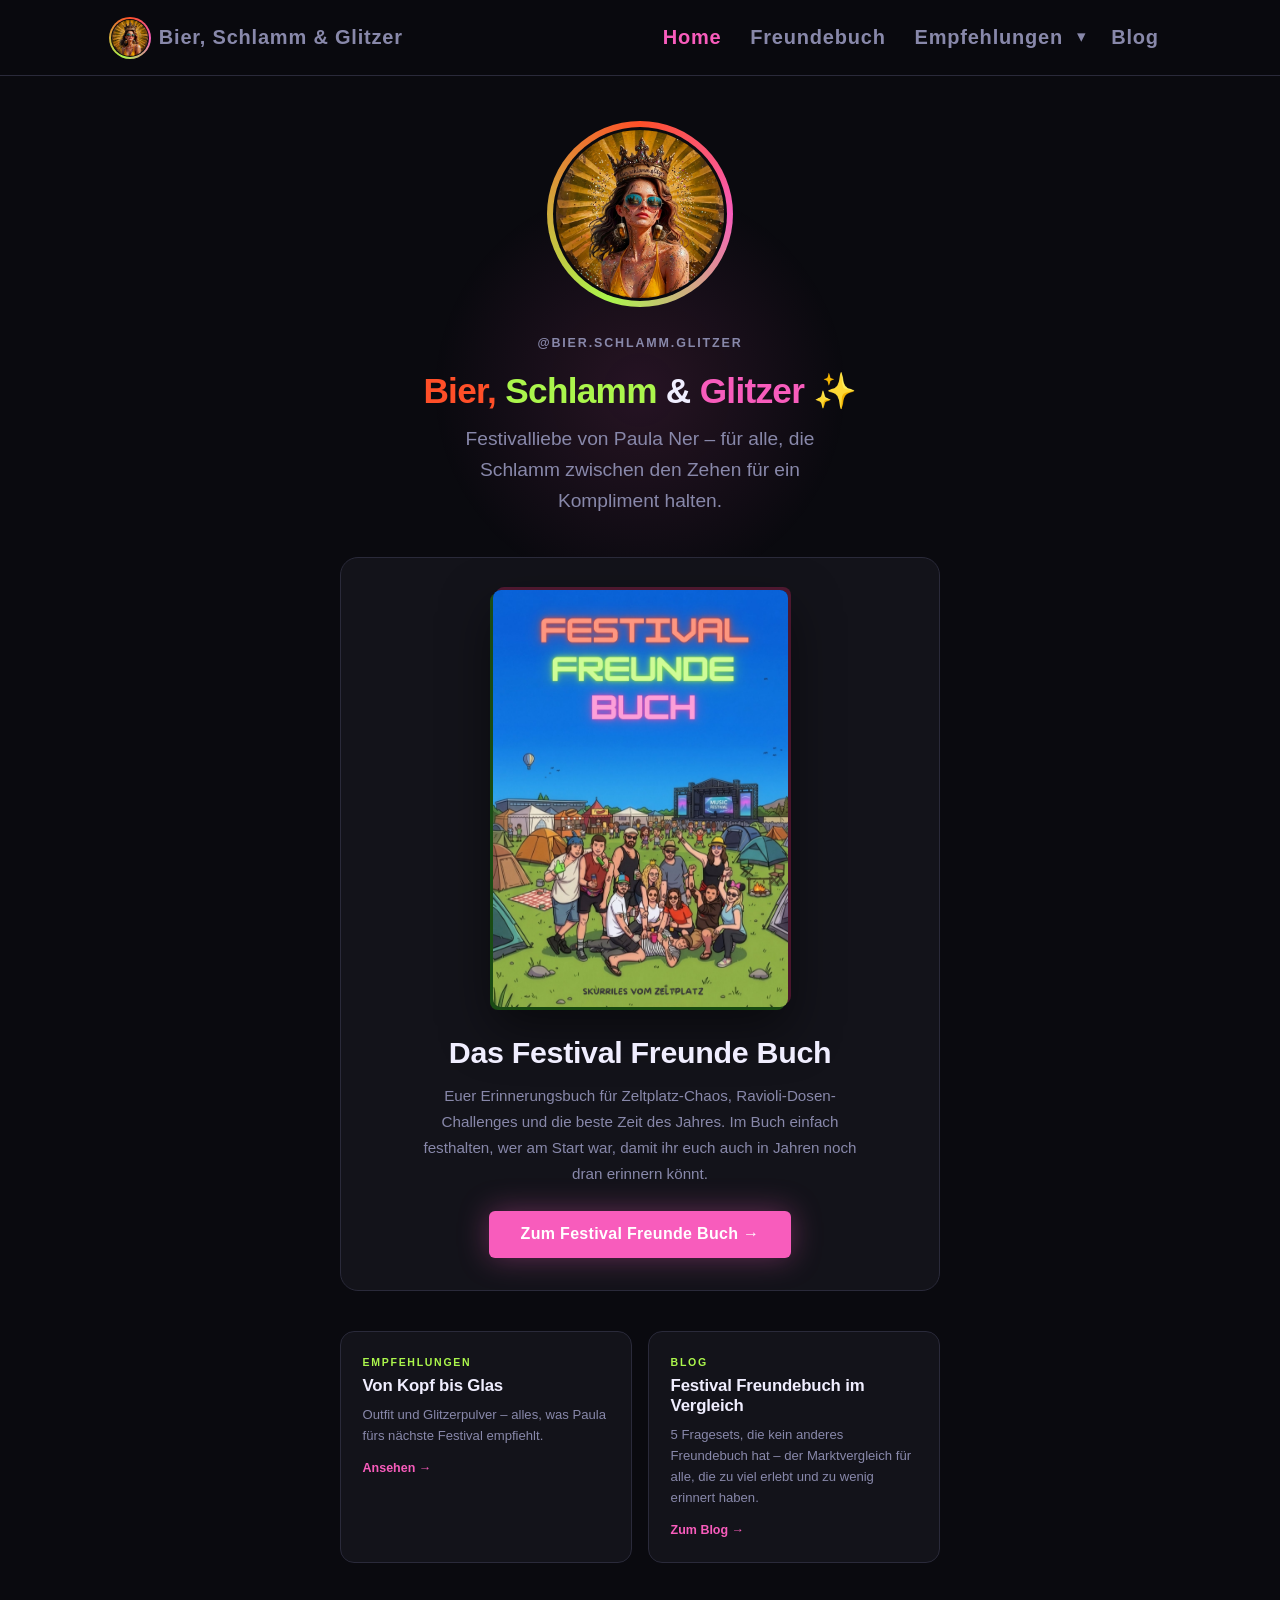
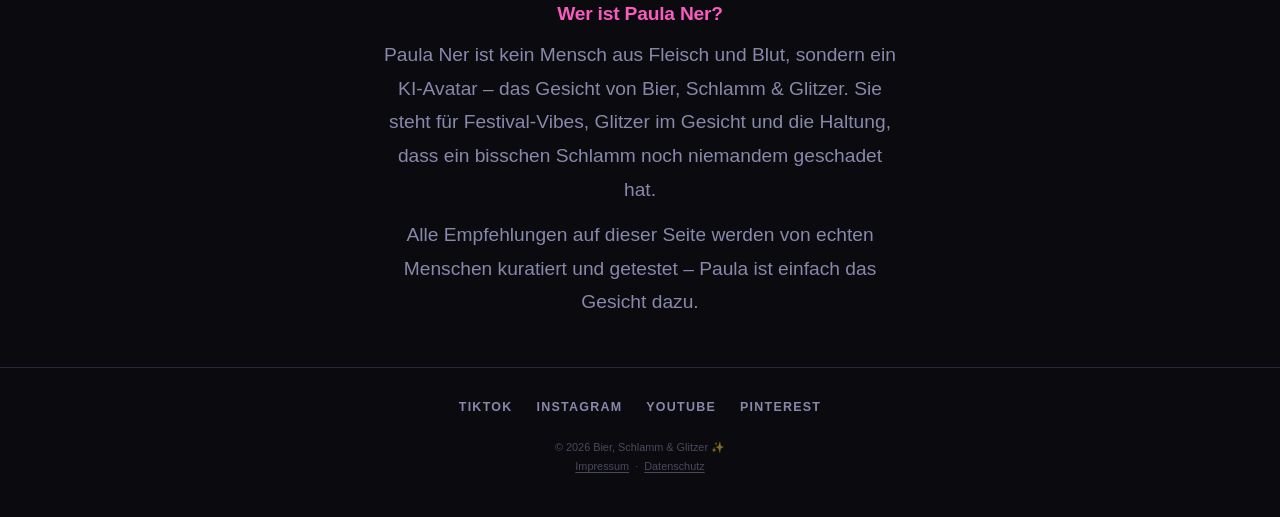
==== commit 7a418658: "Crawler-/SEO-Grundgerüst ergänzt: robots.txt, llms.txt, Organization-Schema Sofortmaßnahme bis zur g" ====
--- a/index.html
+++ b/index.html
@@ -13,6 +13,17 @@
 <meta property="og:title" content="Bier, Schlamm &amp; Glitzer">
 <meta property="og:description" content="Festivalliebe von Paula Ner – Festival Freunde Buch, Outfit-Empfehlungen und mehr.">
 <meta property="og:image" content="https://bier-schlamm-glitzer.de/paula-avatar-hero.jpg">
+<script type="application/ld+json">
+{
+  "@context": "https://schema.org",
+  "@type": "Organization",
+  "name": "Bier, Schlamm & Glitzer",
+  "url": "https://bier-schlamm-glitzer.de/",
+  "logo": "https://bier-schlamm-glitzer.de/assets/apple-touch-icon.png",
+  "description": "Festivalliebe von Paula Ner – Festival Freunde Buch, Outfit-Empfehlungen und mehr.",
+  "sameAs": []
+}
+</script>
 <!-- Cookiebot CMP -->
 <script id="Cookiebot" src="https://consent.cookiebot.com/uc.js" data-cbid="ee620da7-14a8-44b0-a4f7-074a5e720215" data-blockingmode="auto" type="text/javascript"></script>
 <!-- Google Analytics 4 (consent-gesteuert via Cookiebot) -->
